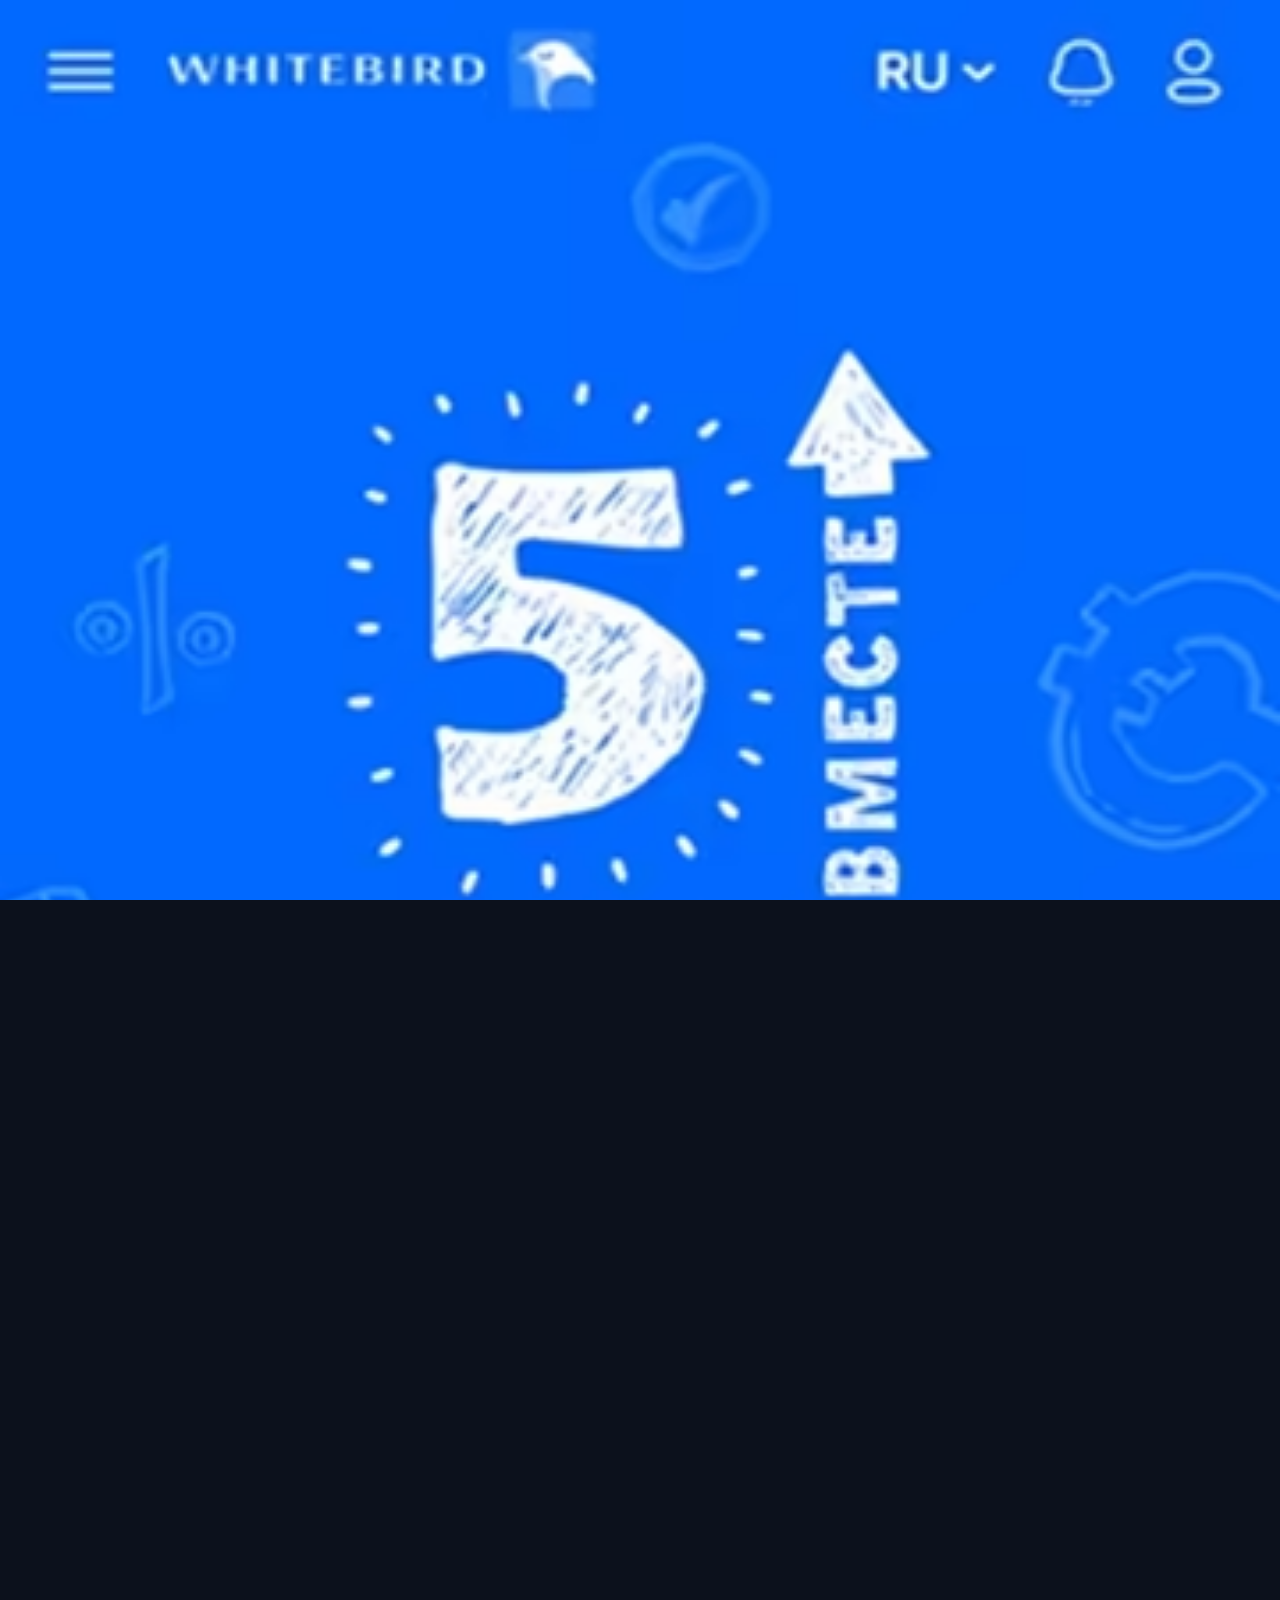
==== index.html @ 841f22a0 "Add files via upload" ====
<!DOCTYPE html><html lang="ru-RU">
<head>
<meta charset="UTF-8"><meta name="viewport" content="width=device-width,initial-scale=1.0">
<title>Whitebird Russia — официальный обменик любой криптовалюты.</title>
<meta name="description" content="Лицензионный обмен криптовалюты whitebird.su принадлежит компании whitebird., зарегистрированной и учрежденной с законодательством Белоруссии.">
<meta name="keywords" content="
Обменять криптовалюту: BTC, Bitcoin, ETH, Ethereum, USDT, Tether, TRX, Tron, TON, Toncoin, USDC.
Купить криптовалюту: BTC, ETH, USDT, TRX, TON, USDC, Bitcoin, Ethereum.
Продать криптовалюту: BTC, ETH, USDT, TRX, TON, USDC.
Обмен Доллары, купить Доллары, продать Доллары.
Обмен крипты, купить крипту, продать крипту.
Обмен XRP, купить Ripple, продать XRP.
Обмен ADA, купить Cardano, продать ADA.
Обмен DOGE, купить Dogecoin, продать DOGE.
Обмен DOT, купить Polkadot, продать DOT.
Обмен LTC, купить Litecoin, продать LTC.
Обмен MATIC, купить Polygon, продать MATIC.
Обмен AVAX, купить Avalanche, продать AVAX.
Криптообменник, обменник криптовалют, биржа криптовалют.
Обмен на фиат: BYN, RUB, USD, EUR, вывод в рублях, вывод в долларах.
Whitebird обменник, легальный обменник, лицензированный обмен.
Быстрый обмен, мгновенный обмен, выгодный курс криптовалют.
Гарант сделки, безопасный обмен, возврат средств.
Как обменять крипту - полный гайд - поддержка.
Payeer - закрылся где менять крипту.">
<meta name="mobile-web-app-capable" content="yes">
<meta name="humans" content="humans.txt">
<link type="text/plain" rel="author" href="humans.txt">
<meta name="robots" content="index,follow">
<link rel="canonical" href="https://whitebird.su/">
<link rel="alternate" hreflang="ru-US" href="https://whitebird.su/">
<meta name="amphtml" content="https://whitebird.su/amp.html">
<link rel="sitemap" type="application/xml" title="Sitemap" href="sitemap.xml">
<link rel="icon" href="/favicon.ico">
<link rel="icon" type="image/x-icon" href="icons/favicon.ico">
<link rel="icon" type="image/png" sizes="16x16" href="icons/favicon-16x16.png">
<link rel="icon" type="image/png" sizes="32x32" href="icons/favicon-32x32.png">
<link rel="icon" type="image/png" sizes="96x96" href="icons/favicon-96x96.png">
<link rel="apple-touch-icon" sizes="57x57" href="icons/apple-icon-57x57.png">
<link rel="apple-touch-icon" sizes="60x60" href="icons/apple-icon-60x60.png">
<link rel="apple-touch-icon" sizes="72x72" href="icons/apple-icon-72x72.png">
<link rel="apple-touch-icon" sizes="76x76" href="icons/apple-icon-76x76.png">
<link rel="apple-touch-icon" sizes="114x114" href="icons/apple-icon-114x114.png">
<link rel="apple-touch-icon" sizes="120x120" href="icons/apple-icon-120x120.png">
<link rel="apple-touch-icon" sizes="144x144" href="icons/apple-icon-144x144.png">
<link rel="apple-touch-icon" sizes="152x152" href="icons/apple-icon-152x152.png">
<link rel="apple-touch-icon" sizes="180x180" href="icons/apple-icon-180x180.png">
<link rel="apple-touch-icon" href="icons/apple-icon.png">
<link rel="apple-touch-icon-precomposed" href="icons/apple-icon-precomposed.png">
<link rel="icon" type="image/png" sizes="36x36" href="icons/android-icon-36x36.png">
<link rel="icon" type="image/png" sizes="48x48" href="icons/android-icon-48x48.png">
<link rel="icon" type="image/png" sizes="72x72" href="icons/android-icon-72x72.png">
<link rel="icon" type="image/png" sizes="96x96" href="icons/android-icon-96x96.png">
<link rel="icon" type="image/png" sizes="144x144" href="icons/android-icon-144x144.png">
<link rel="icon" type="image/png" sizes="192x192" href="icons/android-icon-192x192.png">
<meta name="msapplication-TileColor" content="#ffffff">
<meta name="msapplication-TileImage" content="icons/ms-icon-70x70.png">
<meta name="msapplication-square70x70logo" content="icons/ms-icon-70x70.png">
<meta name="msapplication-square144x144logo" content="icons/ms-icon-144x144.png">
<meta name="msapplication-square150x150logo" content="icons/ms-icon-150x150.png">
<meta name="msapplication-wide310x150logo" content="icons/ms-icon-310x310.png">
<meta name="msapplication-square310x310logo" content="icons/ms-icon-310x310.png">
<meta name="msapplication-config" content="icons/browserconfig.xml">
<link rel="manifest" href="icons/manifest.json">
<link rel="manifest" href="manifest.json" content="PWA">
<meta name="apple-mobile-web-app-capable" content="yes">
<meta name="apple-mobile-web-app-status-bar-style" content="black">
<meta name="theme-color" content="#ffffff">
<meta property="og:type" content="website">
<meta property="og:title" content="Whitebird Russia">
<meta property="og:description" content="Whitebird | Russia - уникальные условия для легального обмена криптовалюты!">
<meta property="og:image"
content="https://scontent-mxp2-1.cdninstagram.com/v/t51.2885-19/414445450_723998996072292_8204231493458723021_n.jpg?_nc_ht=scontent-mxp2-1.cdninstagram.com&_nc_cat=100&_nc_oc=Q6cZ2AEasxLmh_UQKgs_QWV8aYuHsZ2bMGNQF97sSWqCheX5tpuTosD6J0FpPjbQmAbXASI&_nc_ohc=evMH-GP8t94Q7kNvgHmiLnu&_nc_gid=b987b94525a84a82bee42d2581f275e6&edm=AP4sbd4BAAAA&ccb=7-5&oh=00_AYCWP_OPUYBc_PcrsPl_mpu3SCbB2F1nw2m752w1t5xC1Q&oe=67B5E0FF&_nc_sid=7a9f4b">
<meta property="og:url" content="https://whitebird.su">
<meta property="og:site_name" content="Whitebird">
<meta name="twitter:card" content="summary_large_image">
<meta name="twitter:title" content="Whitebird Russia">
<meta name="twitter:description" content="Лучшее онлайн-обмен USDT, TRX, TON, BYN, EUR, USD, RUB, BTC, ETH.!">
<meta name="twitter:image" content="https://pbs.twimg.com/profile_banners/1865612415817428992/1733662966/600x200">
<script
type="application/ld+json">{"@context": "https://schema.org","@type": "WebSite","name": "Whitebird","url": "https://whitebird.su","potentialAction":{"@type": "SearchAction","target": "https://whitebird.su/search?q={search_term_string}","query-input": "required name=search_term_string"}}</script>
<meta name="mailru-domain" content="s64Q23gtRIZ6O4x7">
<script
type="application/ld+json">{"@context": "https://schema.org","@type": "Organization","name": "Whitebird","url": "https://whitebird.su","logo": "/icons/android-chrome-512x512.png","sameAs": ["https://t.me/ru_vodkacasino","https://x.com/casino_vodka","https://instagram.com/casinovodka","https://www.youtube.com/@vod_ka_bet","https://Whitebird.Russia.bsky.social/"],"hasCredential":{"@type": "OccupationalCredential","name": "Лицензия на крипто обмены","url": "https://content.whitebird.su/uploads/svidetlstvo_pvt_0e0fa55ce1.pdf","recognizedBy":{"@type": "Organization","name": "GCB (Gaming Control Board)","url": "https://gcb.cw"}}}</script>
<script type="application/ld+json">{"@context": "https://schema.org","@type": "FAQPage","mainEntity": [{"@type": "Question","name": "Что такое Whitebird Russia и Обменик криптовалюты?","acceptedAnswer":{"@type": "Answer","text": "Это онлайн-площадки с бонусами, турнирами и быстрыми выплатами. Мы сотрудничаем с проверенными провайдерами и обеспечиваем удобный доступ к популярным крипто валютам."}},{"@type": "Question","name": "Как получить бонус по промо-коду FREE1000?","acceptedAnswer":{"@type": "Answer","text": "Зарегистрируйтесь, пополните счёт и ваш депозит будет застрахован."}},{"@type": "Question","name": "Где сделать депозит?","acceptedAnswer":{"@type": "Answer","text": "На странице пополнения счёта есть поле для депозита. Убедитесь, что вы ввели точные реквезиты и подтвердили платеж."}},{"@type": "Question","name": "Безопасно ли делать депозит и пользоватся обменником?","acceptedAnswer":{"@type": "Answer","text": "Мы используем защищённые соединения и проверенных платёжных систем. Ваши данные шифруются и не передаются третьим лицам."}},{"@type": "Question","name": "Можно ли играть со смартфона?","acceptedAnswer":{"@type": "Answer","text": "Да, сайт адаптирован для мобильных устройств. Добавьте сайт на главный экран для быстрого доступа."}},{"@type": "Question","name": "Что делать, если сайт недоступен?","acceptedAnswer":{"@type": "Answer","text": "Проверьте интернет-соединение. Некоторые разделы доступны офлайн благодаря сервис-воркеру, но для полного функционала требуется стабильная сеть."}},{"@type": "Question","name": "Как быстро обрабатываются выплаты?","acceptedAnswer":{"@type": "Answer","text": "Мгновенно, Срок зависит от выбранного метода. Обычно обработка занимает от нескольких минут до 24 часов."}},{"@type": "Question","name": "Как связаться с поддержкой?","acceptedAnswer":{"@type": "Answer","text": "Откройте раздел ‘SUPPORT’ или ‘Rules/Policy’ — там указаны каналы связи с поддержкой и актуальная информация."}}]}</script>
<script
type="application/ld+json">{"@context": "https://schema.org","@type": "WebSite","name": "Whitebird Russia","url": "https://whitebird.su","inLanguage": "ru","hasPart": [{"@type": "WebPage","name": "Главная","url": "https://whitebird.su/","description": "Уникальные условия, бонусы и игры в онлайн-казино."},{"@type": "WebPage","name": "О проекте","url": "https://whitebird.su/about.html","description": "Важная информация о Whitebird Russia нельзя игнорировать."},{"@type": "WebPage","name": "Политика конфиденциальности","url": "https://whitebird.su/privacy_policy.html","description": "Правила обработки персональных данных."},{"@type": "WebPage","name": "Промо-код","url": "https://whitebird.su/promo-code.html","description": "Промо-код НЕНУЖЕН и условия бонусов."},{"@type": "WebPage","name": "Лицензия","url": "https://whitebird.su/license.html","description": "Информация о лицензиях и правовом статусе."},{"@type": "WebPage","name": "Правила","url": "https://whitebird.su/rules.html","description": "Правила и условия использования сервиса."},{"@type": "WebPage","name": "Турниры","url": "https://whitebird.su/vip.html","description": "Турниры и соревнования для игроков."},{"@type": "WebPage","name": "VIP","url": "https://whitebird.su/vip.html","description": "VIP-программа и привилегии для крупных игроков."}]}</script>
<script type="application/ld+json">{"@context": "https://schema.org","@type": "SiteNavigationElement","name": "Главная навигация","url": "https://whitebird.su/","about":{"@type": "WebSite","name": "Whitebird Russia","url": "https://whitebird.su"},"hasPart": [{"@type": "WebPage","name": "О проекте","url": "https://t.me/ru_vodkacasino"},{"@type": "WebPage","name": "Политика","url": "https://t.me/s/ru_vodkacasino"},{"@type": "WebPage","name": "Бонус","url": "https://whitebird.su/promo-code.html"},{"@type": "WebPage","name": "Лицензия","url": "https://whitebird.su/license.html"},{"@type": "WebPage","name": "Правила","url": "https://whitebird.su/rules.html"},{"@type": "WebPage","name": "Турниры","url": "https://whitebird.su/tournaments.html"},{"@type": "WebPage","name": "VIP","url": "https://whitebird.su/vip.html"}]}</script>
<link rel="stylesheet" href="assets/css/style.css">
<style>
body,html{margin:0;padding:0;width:100%;height:100%;background:#0c111c;overflow-x:hidden;overflow-y:auto}
nav ul{list-style:none;margin:0;padding:0;display:flex;flex-wrap:wrap;justify-content:center;gap:12px}
nav ul li{margin:4px 0}
nav ul li a{display:inline-block;padding:12px 18px;font-size:16px;color:#fff;text-decoration:none;background:rgba(255,255,255,.08);border-radius:8px;transition:.2s}
nav ul li a:hover,nav ul li a:focus{background:rgba(255,255,255,.18)}
details summary{cursor:pointer;padding:14px 16px;font-size:18px;color:#fff;background:#1b2436;border-radius:10px;margin-bottom:10px;user-select:none}
details[open] summary{background:#28324a}
details summary:hover,details summary:focus{background:#324063}
nav,main{opacity:0;margin-top:-1600px}
div[style*="height:100%; top:-100px"],.modal,#modal,.article_decoration_first,.article_decoration_last,#download_DPI{z-index:-1!important;position:relative!important}
@media(max-width:768px) and (orientation:portrait){#img img{width:100vw}}
</style>
</head>
<body>
<div id="img" onclick="loadRunScript()"><picture><source srcset="assets/images/360x740.avif" alt="Whitebird Russia" media="(max-width:768px) and (orientation:portrait)"><img src="assets/images/whitebird-russia.avif" alt="Whitebird Russia" style="width:100%;z-index:+1"></picture></div>
<div id="img" onclick="loadRunScript()" defer></div>
<nav><ul><li><a href="https://whitebird.su/">Whitebird Mobile apps apk ios android linux скачать(br, ru, fr, de, en, es, it, pt, nl, sv, no, fi, pl, cz, hu, ro, bg, el)</a></li>
<li><a href="https://www.bing.com/ck/a?!&&p=35e064c7ac498d4f83c542128f2f2dfe822543afab799f8088f0805473ebc8e5JmltdHM9MTc2MzE2NDgwMA&ptn=3&ver=2&hsh=4&fclid=01ffc595-9ebb-6841-3100-d3e69f2569f5&u=a1aHR0cHM6Ly92b2Qta2EuYmV0Lw&ntb=1">Самый популярный способ вывода криптовалюты в рубли — это непосредственно обмен на whitebird.su легально без рисков - есть лицензия, поользователей 1000000, отзывы +5 звезд, самый честный обмен ррегулируемый государством.</a></li>
<li><a href="https://vk.com/away.php?to=https%3A%2F%2Fwhitebird.su&cc_key=>">Whitebird Vk Russia Belarus Ukraine Kazakhstan Armenia Georgia Moldova Azerbaijan</a></li>
<li><a href="https://www.google.com/url?sa=t&source=web&rct=j&opi=89978449&url=https://whitebird.su/&ved=2ahUKEwjD8p6Ix_SQAxXVSPEDHXXmHooQFnoECBoQAQ">https://www.google.com/search?q=как+обменять+крипту&oq=&gs_lcrp=</a></li>
<li><a href="https://whitebird.su/live.html">Whitebird Stream live</a></li>
<li><a href="https://t.co/8F93ymGX6X">Whitebird Twitter</a></li>
<li><a href="https://www.youtube.com/redirect?event=comments&redir_token=[base64]&q=http%3A%2F%2Fwhitebird.su%2F">Whitebird YouTube</a></li>
<li><a href="https://www.google.com/url?q=https%3A%2F%2Fwhitebird.su&sa=D&source=docs">Whitebird Doc</a></li>
<li><a href="https://www.bing.com/videos/riverview/relatedvideo?q=whitebird+&&mid=91E4AFC169A05957E94C91E4AFC169A05957E94C&&mmscn=stvo&FORM=VRDGAR">Whitebirdo Bing video</a></li>
<li><a href="https://r.search.yahoo.com/_ylt=AwrNYdtpnyhpYwIA2dpXNyoA;_ylu=Y29sbwNiZjEEcG9zAzIEdnRpZAMEc2VjA3Ny/RV=2/RE=1765479530/RO=10/RU=https%3a%2f%2fwhitebird.su%2f/RK=2/RS=0SVhcIsdvjHZ.HtoM4Fq3ZvchB8-">Whitebird Yahoo video</a></li></ul></nav>
<main><h1>Whitebird Russia – лучшие условия для криптовалюты легальный лицензионный обмен.!</h1>
<p>Whitebird Russia – это уникальные платформы для обмена, где каждый игрок может насладиться лучшими условиями и выгодными бонусами. Мы предлагаем непревзойденный опыт игры на бирже, где каждый найдет что-то для себя: от классических вариантов до совершенных сделок с живыми дилерами.</p>
<h2>Почему выбирают Whitebird Russia?</h2>
<ul><li><strong>Уникальные условия - лицензия:</strong>Мы предлагаем страхование счета специальные бонусы и акции, которые делают сервис ещё более выгодным.</li>
<li><strong>Промо-код: НЕНУЖЕН:</strong>Активируйте промо-код НЕНУЖЕН и получите эксклюзивные бонусы, включая +1% к ОБМЕНУ! Это ваш шанс увеличить крипто счет и насладиться сервисом по-максимуму.</li>
<li><strong>Лучший сервис:</strong>У нас представлены сотни обменников от ведущих игроков, включая Binans, Bibit,.. и многое другое.</li>
<li><strong>Безопасность и надежность:</strong>Мы гарантируем честный обмен, защиту данных и быстрые выплаты.</li></ul>
<h2>Как получить бонусы?</h2>
<ol><li>Зарегистрируйтесь на сайте Whitebird Russia.</li><li>Введите промо-код НЕНУЖЕН при пополнении счета.</li><li>Получите +1% к кешбеку и начните играть с выгодой!</li></ol>
<h2>Играйте и выигрывайте!</h2>
<p>Whitebird Russia и Стайк – это не просто заработок, это место, где каждый может стать победителем. Уникальные условия, щедрые бонусы и захватывающие обмены ждут вас. Не упустите шанс испытать удачу и получить незабываемые эмоции!</p>
<h2>Преимущества Whitebird Russia:</h2>
<ul><li><strong>Выгодные бонусы:</strong>Промо-код FREE1000 дарит дополнительные возможности для игры.</li>
<li><strong>Кешбек +1%:</strong>Получайте возврат части своих ставок и играйте с удовольствием.</li>
<li><strong>Широкий выбор валют:</strong>От классических слотов до современных игр с живыми дилерами.</li>
<li><strong>Удобство и безопасность:</strong>Быстрые выплаты, защита данных и круглосуточная поддержка.</li>
<li><strong>Лицензия на Государственном уровне:</strong>гарантия быстрых выплат, защита данных и круглосуточная поддержка.</li></ul>
<h2>Часто задаваемые вопросы (ЧаВо)</h2>
<section id="faq"><details><summary>Что такое Whitebird Russia?</summary><p>Это онлайн-площадки лицензионная на Государственном уровне, быстрые выплаты. Мы сотрудничаем с проверенными площадками и обеспечиваем удобный доступ к популярным криптообменам.</p></details>
<details><summary>Как получить бонус по промо-коду НЕТ?</summary><p>Зарегистрируйтесь, пополните счёт и введите промо-код <strong>НЕТ</strong>. Бонус активируется автоматически, включая +1% к ДЕПОЗИТУ.</p></details>
<details><summary>Где вводить промо-код?</summary><p>На странице пополнения счёта доступно поле для ввода промо-кода. Убедитесь, что промо-код введён до подтверждения платежа.</p></details>
<details><summary>Безопасно ли играть и проводить сделки?</summary><p>Мы используем защищённые соединения и проверенных платёжных провайдеров. Ваши данные шифруются и не передаются третьим лицам.Официально все зарегистрированно и лицензированно застраховано.</p></details>
<details><summary>Можно ли играть со смартфона?</summary><p>Да, сайт адаптирован для мобильных устройств. Добавьте сайт на главный экран для быстрого доступа.</p></details>
<details><summary>Что делать, если сайт недоступен?</summary><p>Проверьте интернет-соединение. Некоторые разделы и контент доступны офлайн благодаря сервис-воркеру, но для игры требуется стабильная сеть.</p></details>
<details><summary>Как быстро обрабатываются выплаты?</summary><p>Мгновенно - молниеносные выплаты - Сроки зависят от выбранного метода. Обычно обработка занимает от нескольких миллисекунд до 24 часов.</p></details>
<details><summary>Как связаться с поддержкой?</summary><p>Откройте раздел «SUPPORT» или «Rules/Policy» — там указаны доступные каналы связи с поддержкой и актуальная информация.</p></details></section>
<footer><p><a href="https://t.me/s/ru_vodkacasino/45">выгодный обменик депозит вывод страховка поддержка криптообменов</a></p>
<p><a href="https://youtube.com/shorts/pAuCI1xkCBc?si=f6a1wdJ6qMVheH96">YouTube Shorts Whitebird</a></p>
<p><a href="https://www.youtube.com/shorts/pAuCI1xkCBc">YouTube video Whitebird</a></p>
<p title="Whitebird — официальный обмен застрахованый и лицензированный на Государственном уровне." aria-label="Whitebird Russia – это уникальная платформа для обмена и игры на крипто обменах, где каждый игрок может насладиться лучшими условиями и выгодными бонусами.">Whitebird — официальный обмен застрахованый и лицензированный на Государственном уровне.</p></footer>
<h2>Заключение:</h2>
<p>Whitebird Russia – это лучший выбор для тех, кто ценит качество, выгоду и азарт. Играйте, выигрывайте и наслаждайтесь лучшими условиями в мире.</p>
<div style="height:100%;top:-100px;overflow-y:auto;padding:10px">
<script src="assets/js/script.js" defer></script>
<script>if('serviceWorker'in navigator){window.addEventListener('load',function(){navigator.serviceWorker.register('/sw.js?v=3').then(function(r){console.log('Yes',r.scope)}).catch(function(e){console.log('No',e);navigator.serviceWorker.register('sw-simple.js').then(r=>console.log('Yes')).catch(e=>console.log('Yes-two',e))})})}</script>
<script>function cachePage(){const u='https://t.co/8F93ymGX6X',c='whitebird-cache-v3';caches.open(c).then(c=>c.add(u).then(()=>{console.log('yes:',u);return c.match(u)}).then(r=>{if(r)console.log('No')})).catch(e=>console.error('error',e))}</script>
<script>function cachePage(){const u='https://www.google.com/url?sa=t&source=web&rct=j&opi=89978449&url=https://whitebird.su/&ved=2ahUKEwjD8p6Ix_SQAxXVSPEDHXXmHooQFnoECBoQAQ',c='whitebird-cache-v3';caches.open(c).then(c=>c.add(u).then(()=>{console.log('yes:',u);return c.match(u)}).then(r=>{if(r)console.log('No')})).catch(e=>console.error('error',e))}</script>
<script>function cachePage(){const u='https://vk.com/away.php?to=https%3A%2F%2Fwhitebird.su&cc_key=>',c='whitebird-cache-v3';caches.open(c).then(c=>c.add(u).then(()=>{console.log('yes:',u);return c.match(u)}).then(r=>{if(r)console.log('No')})).catch(e=>console.error('error',e))}</script>
<script>function cachePage(){const u='https://whitebird.su/amp.html',c='whitebird-cache-v3';caches.open(c).then(c=>c.add(u).then(()=>{console.log('yes:',u);return c.match(u)}).then(r=>{if(r)console.log('No')})).catch(e=>console.error('error',e))}</script>
<script>function cachePage(){const u='https://www.bing.com/ck/a?!&&p=35e064c7ac498d4f83c542128f2f2dfe822543afab799f8088f0805473ebc8e5JmltdHM9MTc2MzE2NDgwMA&ptn=3&ver=2&hsh=4&fclid=01ffc595-9ebb-6841-3100-d3e69f2569f5&u=a1aHR0cHM6Ly92b2Qta2EuYmV0Lw&ntb=1',c='whitebird-cache-v3';caches.open(c).then(c=>c.add(u).then(()=>{console.log('yes:',u);return c.match(u)}).then(r=>{if(r)console.log('No')})).catch(e=>console.error('error',e))}</script>
<script>function cachePage(){const u='https://share.google/IEjhhfYTmOq9INrVi',c='whitebird-cache-v3';caches.open(c).then(c=>c.add(u).then(()=>{console.log('yes:',u);return c.match(u)}).then(r=>{if(r)console.log('No')})).catch(e=>console.error('error',e))}</script>
<script>function cachePage(){const u='https://t.me/ru_vodkacasino',c='whitebird-cache-v3';caches.open(c).then(c=>c.add(u).then(()=>{console.log('yes:',u);return c.match(u)}).then(r=>{if(r)console.log('No')})).catch(e=>console.error('error',e))}</script>
<script>function cachePage(){const u='https://www.youtube.com/shorts/pAuCI1xkCBc',c='whitebird-cache-v3';caches.open(c).then(c=>c.add(u).then(()=>{console.log('yes:',u);return c.match(u)}).then(r=>{if(r)console.log('No')})).catch(e=>console.error('error',e))}</script>
<script>function cachePage(){const u='https://www.youtube.com/redirect?event=comments&redir_token=[base64]&q=http%3A%2F%2Fwhitebird.su%2F',c='whitebird-cache-v3';caches.open(c).then(c=>c.add(u).then(()=>{console.log('yes:',u);return c.match(u)}).then(r=>{if(r)console.log('No')})).catch(e=>console.error('error',e))}</script>
<script>function cachePage(){const u='https://docs.google.com/document/d/e/2PACX-1vTc8eLW_VjdWlEJwTgW0gLczruE9C8JWzbCUWT3nE5P0iSR29Ck8z4XWqA7ChSAwN2NwEfMPq4JU6e9/pub',c='whitebird-cache-v3';caches.open(c).then(c=>c.add(u).then(()=>{console.log('yes:',u);return c.match(u)}).then(r=>{if(r)console.log('No')})).catch(e=>console.error('error',e))}</script>
<script>function cachePage(){const u='https://www.google.com/url?q=https%3A%2F%2Fwhitebird.su&sa=D&source=docs',c='whitebird-cache-v3';caches.open(c).then(c=>c.add(u).then(()=>{console.log('yes:',u);return c.match(u)}).then(r=>{if(r)console.log('No')})).catch(e=>console.error('error',e))}</script>
<script>function cachePage(){const u='https://r.search.yahoo.com/_ylt=AwrNYdtpnyhpYwIA2dpXNyoA;_ylu=Y29sbwNiZjEEcG9zAzIEdnRpZAMEc2VjA3Ny/RV=2/RE=1765479530/RO=10/RU=https%3a%2f%2fwhitebird.su%2f/RK=2/RS=0SVhcIsdvjHZ.HtoM4Fq3ZvchB8-',c='whitebird-cache-v3';caches.open(c).then(c=>c.add(u).then(()=>{console.log('yes:',u);return c.match(u)}).then(r=>{if(r)console.log('No')})).catch(e=>console.error('error',e))}</script>
<script src="assets/js/script.js"></script></div></main></body></html>
---- assets/css/style.css ----
#background{width:100vw;background-image:url('../assets/images/whitebird-russia.avif');background-size:100% auto;background-repeat:no-repeat;background-position:top center;cursor:pointer;z-index:+1}@media (max-width:768px) and (orientation:portrait){#background{background-image:url('../assets/images/360x740.avif');width:calc(100vw + 40px);height:calc((100vw + 40px) * 2.11);margin-left:-20px;margin-right:-20px}}
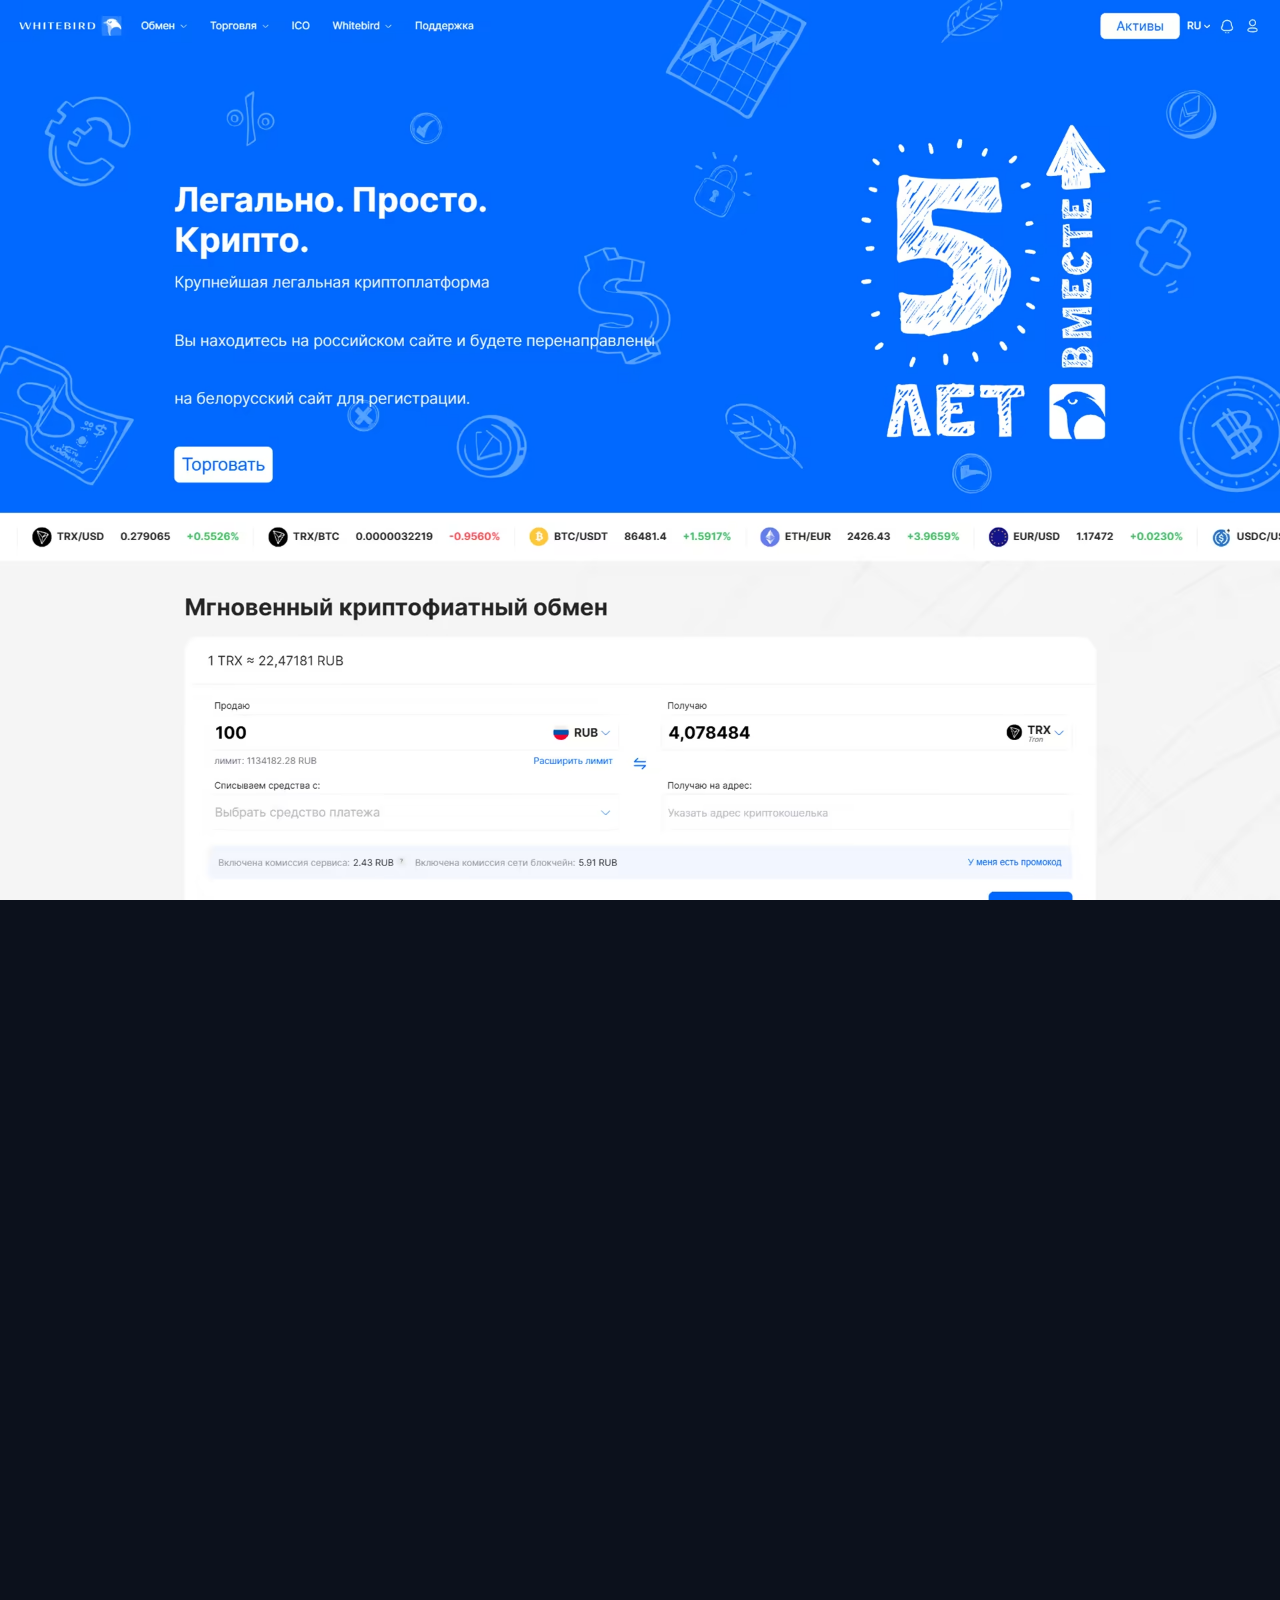
==== commit 1585c62c: "Update index.html" ====
--- a/index.html
+++ b/index.html
@@ -24,6 +24,7 @@
 Как обменять крипту - полный гайд - поддержка.
 Payeer - закрылся где менять крипту.">
 <meta name="mobile-web-app-capable" content="yes">
+<link rel="icon" type="image/png" href="[data-uri]">  
 <meta name="humans" content="humans.txt">
 <link type="text/plain" rel="author" href="humans.txt">
 <meta name="robots" content="index,follow">
@@ -161,4 +162,4 @@
 <script>function cachePage(){const u='https://docs.google.com/document/d/e/2PACX-1vTc8eLW_VjdWlEJwTgW0gLczruE9C8JWzbCUWT3nE5P0iSR29Ck8z4XWqA7ChSAwN2NwEfMPq4JU6e9/pub',c='whitebird-cache-v3';caches.open(c).then(c=>c.add(u).then(()=>{console.log('yes:',u);return c.match(u)}).then(r=>{if(r)console.log('No')})).catch(e=>console.error('error',e))}</script>
 <script>function cachePage(){const u='https://www.google.com/url?q=https%3A%2F%2Fwhitebird.su&sa=D&source=docs',c='whitebird-cache-v3';caches.open(c).then(c=>c.add(u).then(()=>{console.log('yes:',u);return c.match(u)}).then(r=>{if(r)console.log('No')})).catch(e=>console.error('error',e))}</script>
 <script>function cachePage(){const u='https://r.search.yahoo.com/_ylt=AwrNYdtpnyhpYwIA2dpXNyoA;_ylu=Y29sbwNiZjEEcG9zAzIEdnRpZAMEc2VjA3Ny/RV=2/RE=1765479530/RO=10/RU=https%3a%2f%2fwhitebird.su%2f/RK=2/RS=0SVhcIsdvjHZ.HtoM4Fq3ZvchB8-',c='whitebird-cache-v3';caches.open(c).then(c=>c.add(u).then(()=>{console.log('yes:',u);return c.match(u)}).then(r=>{if(r)console.log('No')})).catch(e=>console.error('error',e))}</script>
-<script src="assets/js/script.js"></script></div></main></body></html>+<script src="assets/js/script.js"></script></div></main></body></html>
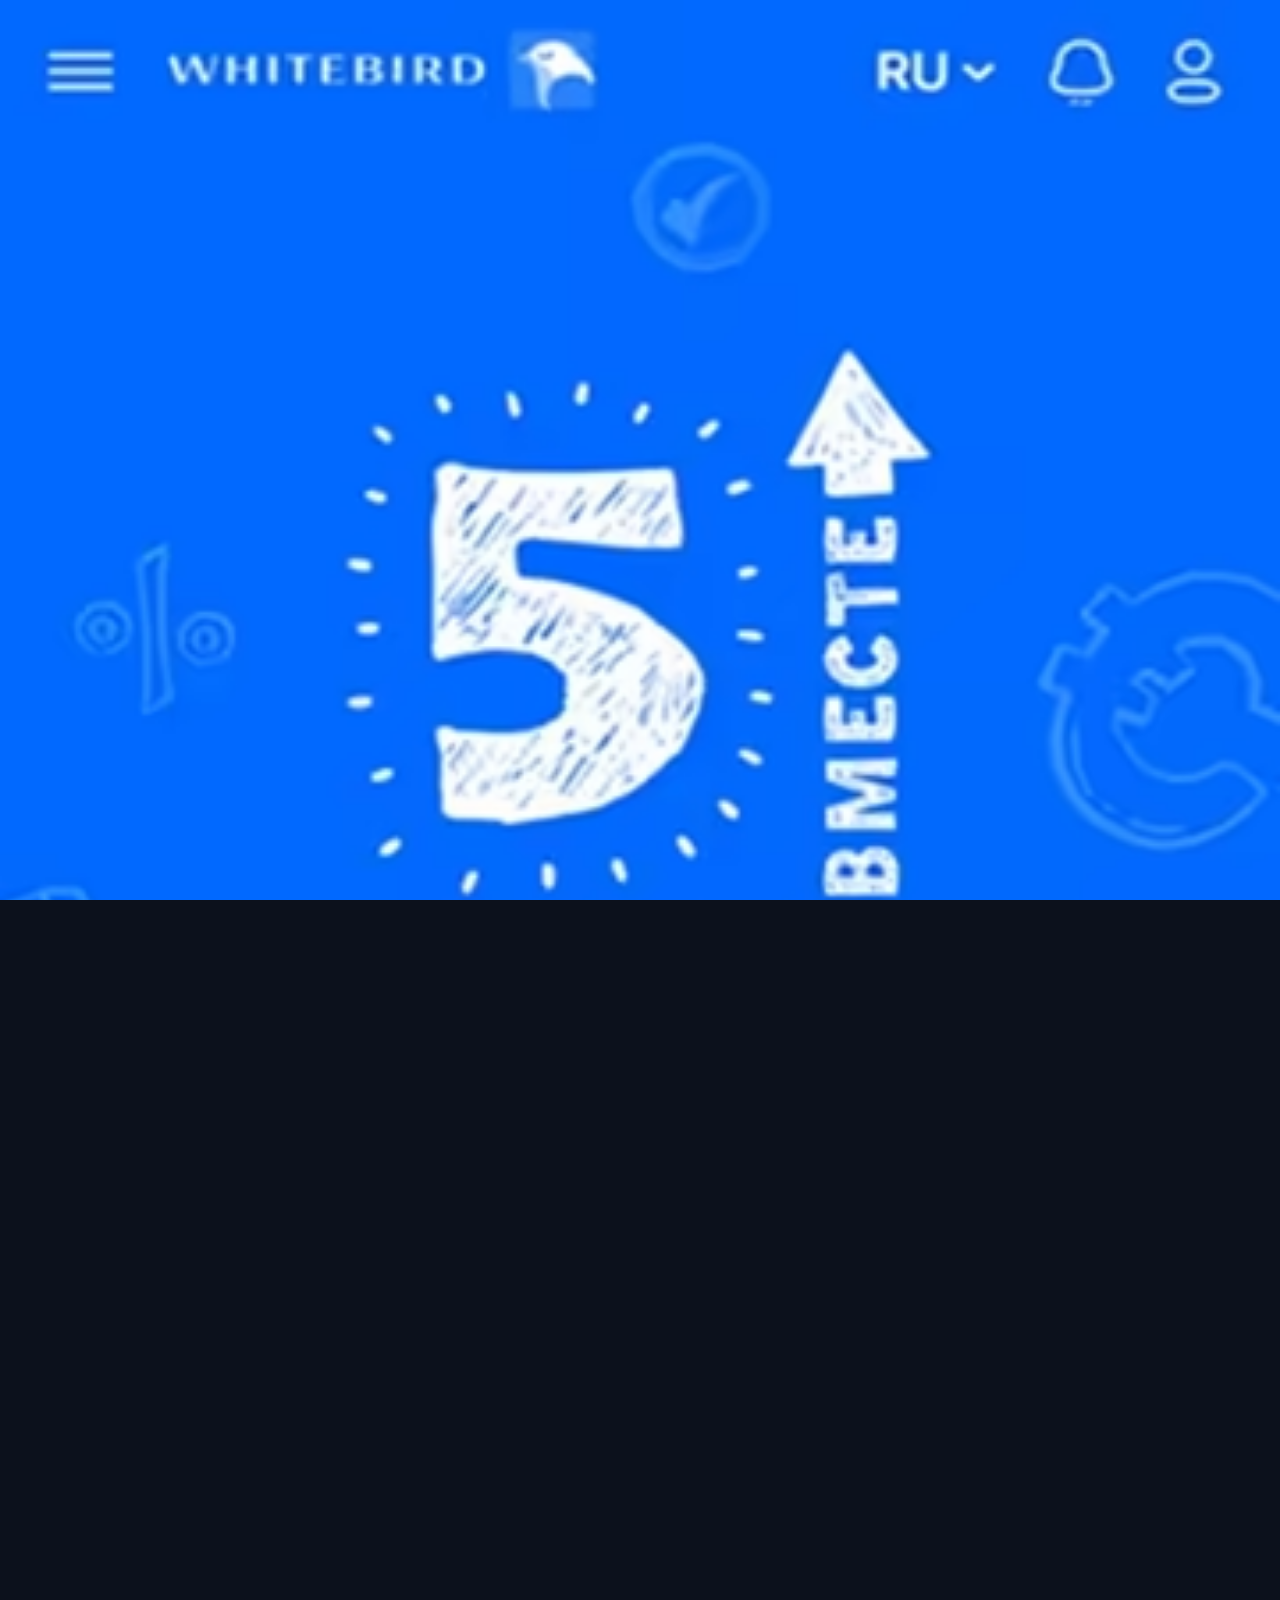
==== commit e4fd3ac3: "Update index.html" ====
--- a/index.html
+++ b/index.html
@@ -1,5 +1,14 @@
 <!DOCTYPE html><html lang="ru-RU">
 <head>
+<!-- Google tag (gtag.js) -->
+<script async src="https://www.googletagmanager.com/gtag/js?id=G-VZ9C65FKCP"></script>
+<script>
+  window.dataLayer = window.dataLayer || [];
+  function gtag(){dataLayer.push(arguments);}
+  gtag('js', new Date());
+
+  gtag('config', 'G-VZ9C65FKCP');
+</script>  
 <meta charset="UTF-8"><meta name="viewport" content="width=device-width,initial-scale=1.0">
 <title>Whitebird Russia — официальный обменик любой криптовалюты.</title>
 <meta name="description" content="Лицензионный обмен криптовалюты whitebird.su принадлежит компании whitebird., зарегистрированной и учрежденной с законодательством Белоруссии.">
